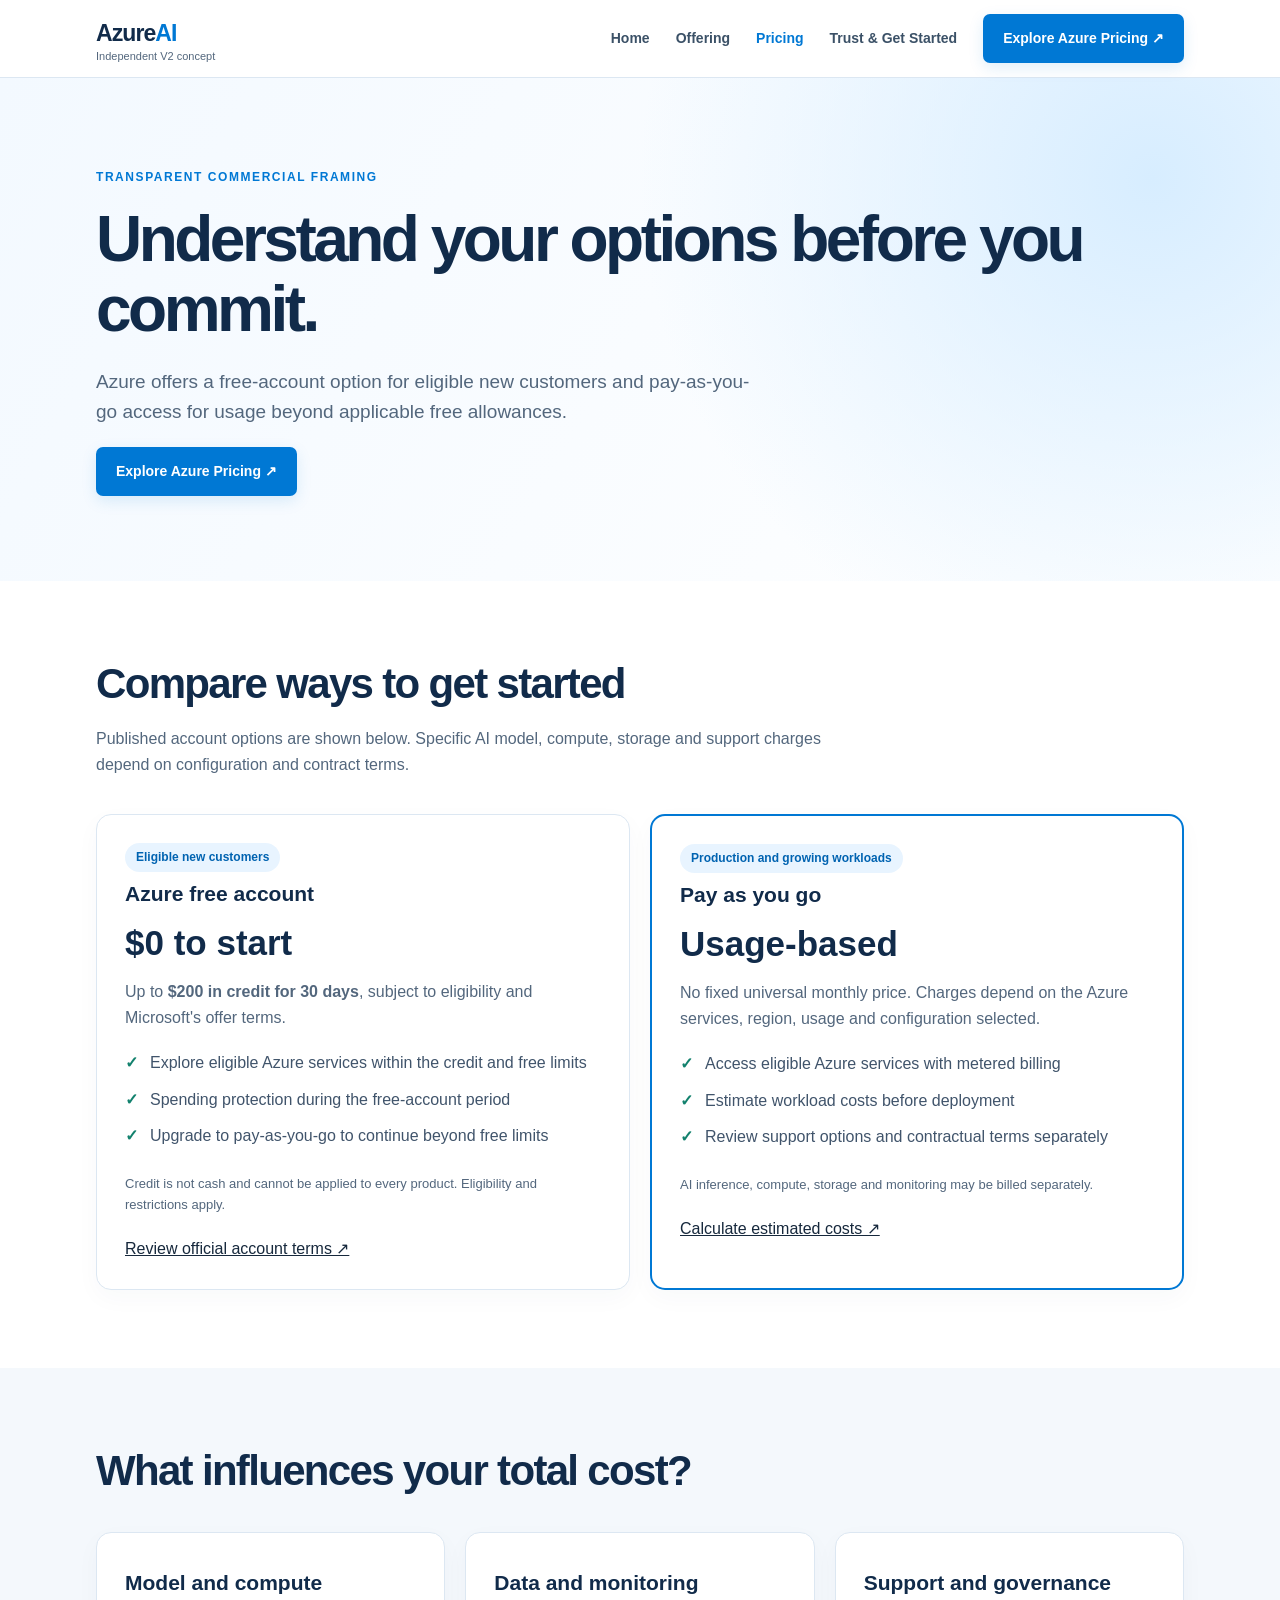
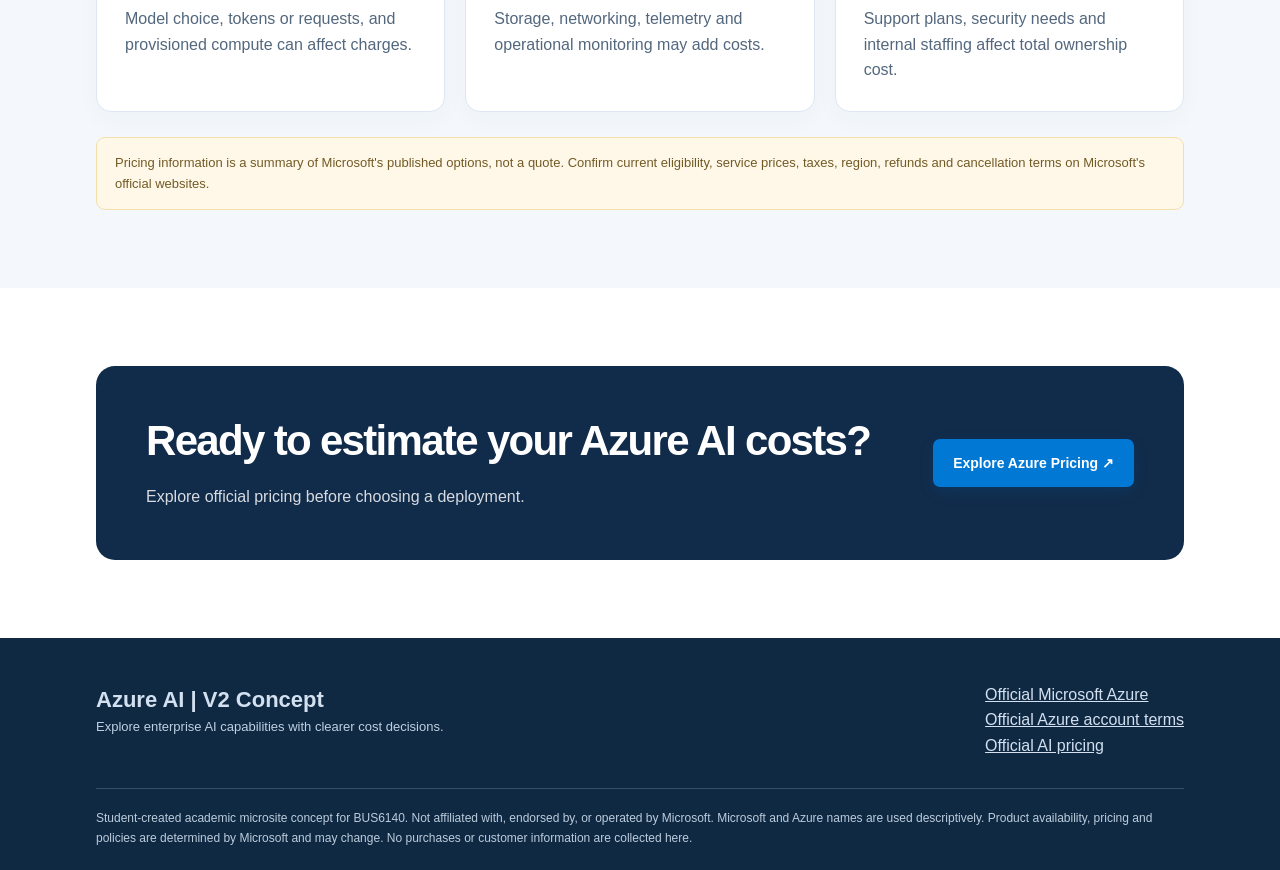
==== pricing.html @ 4e77f93f "Add files via upload" ====
<!doctype html><html lang="en"><head><meta charset="utf-8"><meta name="viewport" content="width=device-width,initial-scale=1"><meta name="description" content="Compare Azure free account and pay-as-you-go pricing."><title>Pricing | Azure AI V2 Concept</title><link rel="stylesheet" href="styles.css"></head><body><header><div class="wrap top"><a class="brand" href="index.html">Azure<b>AI</b><small>Independent V2 concept</small></a><button class="menu-btn" aria-label="Toggle navigation" aria-expanded="false">☰</button><nav class="nav" aria-label="Primary navigation"><a href="index.html" >Home</a><a href="solutions.html" >Offering</a><a href="pricing.html" aria-current=page>Pricing</a><a href="trust.html" >Trust & Get Started</a><a class="btn" href="https://azure.microsoft.com/en-us/pricing/calculator/" target="_blank" rel="noopener noreferrer">Explore Azure Pricing ↗</a></nav></div></header><main><section class="hero"><div class="wrap"><div class="eyebrow">Transparent commercial framing</div><h1>Understand your options before you commit.</h1><p class="lead">Azure offers a free-account option for eligible new customers and pay-as-you-go access for usage beyond applicable free allowances.</p><a class="btn" href="https://azure.microsoft.com/en-us/pricing/calculator/" target="_blank" rel="noopener noreferrer">Explore Azure Pricing ↗</a></div></section><section class="section"><div class="wrap"><div class="section-heading"><h2>Compare ways to get started</h2><p>Published account options are shown below. Specific AI model, compute, storage and support charges depend on configuration and contract terms.</p></div><div class="grid2"><article class="card"><span class="tag">Eligible new customers</span><h3>Azure free account</h3><div class="price">$0 to start</div><p>Up to <strong>$200 in credit for 30 days</strong>, subject to eligibility and Microsoft's offer terms.</p><ul class="checklist"><li>Explore eligible Azure services within the credit and free limits</li><li>Spending protection during the free-account period</li><li>Upgrade to pay-as-you-go to continue beyond free limits</li></ul><p class="small">Credit is not cash and cannot be applied to every product. Eligibility and restrictions apply.</p><a href="https://azure.microsoft.com/en-us/pricing/purchase-options/azure-account" target="_blank" rel="noopener noreferrer">Review official account terms ↗</a></article><article class="card highlight"><span class="tag">Production and growing workloads</span><h3>Pay as you go</h3><div class="price">Usage-based</div><p>No fixed universal monthly price. Charges depend on the Azure services, region, usage and configuration selected.</p><ul class="checklist"><li>Access eligible Azure services with metered billing</li><li>Estimate workload costs before deployment</li><li>Review support options and contractual terms separately</li></ul><p class="small">AI inference, compute, storage and monitoring may be billed separately.</p><a href="https://azure.microsoft.com/en-us/pricing/calculator/" target="_blank" rel="noopener noreferrer">Calculate estimated costs ↗</a></article></div></div></section><section class="section soft"><div class="wrap"><div class="section-heading"><h2>What influences your total cost?</h2></div><div class="grid3"><div class="card"><h3>Model and compute</h3><p>Model choice, tokens or requests, and provisioned compute can affect charges.</p></div><div class="card"><h3>Data and monitoring</h3><p>Storage, networking, telemetry and operational monitoring may add costs.</p></div><div class="card"><h3>Support and governance</h3><p>Support plans, security needs and internal staffing affect total ownership cost.</p></div></div><div class="disclosure" style="margin-top:25px">Pricing information is a summary of Microsoft's published options, not a quote. Confirm current eligibility, service prices, taxes, region, refunds and cancellation terms on Microsoft's official websites.</div></div></section><section class="section"><div class="wrap"><div class="banner"><div><h2>Ready to estimate your Azure AI costs?</h2><p>Explore official pricing before choosing a deployment.</p></div><a class="btn" href="https://azure.microsoft.com/en-us/pricing/calculator/" target="_blank" rel="noopener noreferrer">Explore Azure Pricing ↗</a></div></div></section></main><footer class="foot"><div class="wrap"><div class="foot-grid"><div><div style="font-size:22px;font-weight:800">Azure AI | V2 Concept</div><p>Explore enterprise AI capabilities with clearer cost decisions.</p></div><div><a href="https://azure.microsoft.com/en-us/" target="_blank" rel="noopener noreferrer">Official Microsoft Azure</a><br><a href="https://azure.microsoft.com/en-us/pricing/purchase-options/azure-account" target="_blank" rel="noopener noreferrer">Official Azure account terms</a><br><a href="https://azure.microsoft.com/en-us/pricing/details/microsoft-foundry/" target="_blank" rel="noopener noreferrer">Official AI pricing</a></div></div><div class="fine">Student-created academic microsite concept for BUS6140. Not affiliated with, endorsed by, or operated by Microsoft. Microsoft and Azure names are used descriptively. Product availability, pricing and policies are determined by Microsoft and may change. No purchases or customer information are collected here.</div></div></footer><script src="script.js"></script></body></html>
---- styles.css ----
:root{--blue:#0078d4;--navy:#112b4a;--ink:#16283c;--muted:#53677d;--bg:#f4f8fc;--line:#dce7f2;--white:#fff}*{box-sizing:border-box}html{scroll-behavior:smooth}body{margin:0;font-family:Segoe UI,Arial,sans-serif;color:var(--ink);background:white;line-height:1.6}a{color:inherit}header{position:sticky;top:0;z-index:10;background:rgba(255,255,255,.96);border-bottom:1px solid var(--line);backdrop-filter:blur(10px)}.wrap{max-width:1140px;margin:auto;padding:0 26px}.top{display:flex;align-items:center;justify-content:space-between;min-height:77px;gap:24px}.brand{font-weight:750;letter-spacing:-.04em;font-size:23px;text-decoration:none;color:var(--navy)}.brand b{color:var(--blue)}.brand small{font-weight:500;letter-spacing:0;font-size:11px;color:var(--muted);display:block;line-height:1}.nav{display:flex;align-items:center;gap:26px}.nav a{text-decoration:none;font-size:14px;font-weight:600;color:#3b5167}.nav a[aria-current=page]{color:var(--blue)}.btn{display:inline-flex;align-items:center;justify-content:center;background:var(--blue);color:white!important;text-decoration:none;padding:13px 20px;border-radius:7px;font-weight:700;font-size:14px;box-shadow:0 5px 15px #0078d421;transition:transform .15s,background .15s}.btn:hover{background:#005fa8;transform:translateY(-1px)}.btn.alt{background:white;color:var(--blue)!important;border:1px solid #b9d7f0;box-shadow:none}.hero{background:radial-gradient(circle at 90% 20%,#d7edff 0,transparent 42%),linear-gradient(120deg,#f3f9ff,#fff);padding:90px 0 85px}.hero-grid{display:grid;grid-template-columns:1.2fr .8fr;gap:50px;align-items:center}.eyebrow{color:var(--blue);font-size:12px;font-weight:800;letter-spacing:.13em;text-transform:uppercase}h1{font-size:clamp(38px,5vw,64px);line-height:1.09;letter-spacing:-.055em;margin:18px 0 22px;color:var(--navy)}h2{font-size:clamp(28px,3.3vw,42px);line-height:1.18;letter-spacing:-.04em;color:var(--navy);margin:0 0 18px}h3{font-size:21px;line-height:1.3;color:var(--navy);margin:8px 0 10px}p{margin:0 0 20px;color:var(--muted)}.lead{font-size:19px;max-width:660px}.actions{display:flex;gap:12px;flex-wrap:wrap;margin-top:26px}.visual{background:#102f56;color:white;border-radius:20px;padding:28px;box-shadow:0 28px 65px #123b6b2b;position:relative;overflow:hidden;min-height:340px}.visual:before{content:'';position:absolute;width:280px;height:280px;border:1px solid #5c9ddd66;border-radius:50%;right:-80px;top:-110px;box-shadow:0 0 0 40px #3889d315,0 0 0 80px #3889d310}.visual .vhead{font-size:13px;opacity:.8}.metric{font-size:36px;font-weight:750;letter-spacing:-.04em;margin-top:26px}.meter{height:12px;background:#31557c;border-radius:20px;margin:12px 0 22px;overflow:hidden}.meter span{display:block;width:68%;height:100%;background:linear-gradient(90deg,#48baff,#7fe2d6)}.tile-row{display:grid;grid-template-columns:1fr 1fr;gap:12px}.tile{background:#ffffff14;border:1px solid #ffffff20;padding:15px;border-radius:12px;font-size:13px}.tile strong{display:block;font-size:19px}.section{padding:78px 0}.section.soft{background:var(--bg)}.section-heading{max-width:750px;margin-bottom:36px}.grid3{display:grid;grid-template-columns:repeat(3,1fr);gap:20px}.grid2{display:grid;grid-template-columns:repeat(2,1fr);gap:20px}.card{background:#fff;border:1px solid var(--line);border-radius:15px;padding:28px;box-shadow:0 8px 25px #173a5b08}.card .icon{width:42px;height:42px;border-radius:11px;background:#e8f4ff;color:var(--blue);display:grid;place-items:center;font-size:22px;font-weight:700}.card p:last-child{margin-bottom:0}.tag{display:inline-block;border-radius:30px;padding:5px 11px;background:#e8f4ff;color:#0063b1;font-size:12px;font-weight:700}.step{display:flex;gap:17px;align-items:flex-start;padding:18px 0;border-bottom:1px solid var(--line)}.step .num{flex:0 0 34px;height:34px;border-radius:50%;background:#e8f4ff;color:var(--blue);display:grid;place-items:center;font-weight:800}.step p{margin:3px 0 0}.price{font-size:35px;font-weight:800;color:var(--navy);line-height:1.2;margin:15px 0}.small{font-size:13px}.checklist{padding:0;margin:16px 0 25px;list-style:none}.checklist li{margin:11px 0;padding-left:25px;position:relative;color:#40546b}.checklist li:before{content:'✓';position:absolute;left:0;color:#12816d;font-weight:800}.highlight{border:2px solid var(--blue);position:relative}.banner{background:var(--navy);color:white;padding:50px;border-radius:19px;display:flex;align-items:center;justify-content:space-between;gap:25px}.banner h2,.banner p{color:white}.banner p{opacity:.83;margin:0}.disclosure{background:#fff8e8;border:1px solid #f4dfab;padding:15px 18px;border-radius:9px;font-size:13px;color:#725a25}.faq details{border-bottom:1px solid var(--line);padding:20px 0}.faq summary{font-weight:700;cursor:pointer;color:var(--navy)}.faq p{padding-top:12px;margin:0}.foot{background:#102943;color:#d2e0ef;padding:44px 0 22px}.foot a{color:#d2e0ef}.foot-grid{display:flex;justify-content:space-between;gap:25px}.foot p{color:#bed0e2;font-size:13px}.fine{border-top:1px solid #ffffff2c;padding-top:20px;margin-top:30px;font-size:12px;color:#bbccdc}.menu-btn{display:none;background:none;border:0;font-size:24px;color:var(--navy)}@media(max-width:820px){.hero-grid,.grid3,.grid2{grid-template-columns:1fr}.hero{padding:65px 0}.visual{min-height:280px}.nav{gap:12px}.nav a{font-size:12px}.nav .btn{padding:10px}.banner{display:block;padding:32px}.banner .btn{margin-top:22px}}@media(max-width:600px){.top{flex-wrap:wrap;min-height:70px}.menu-btn{display:block}.nav{display:none;width:100%;flex-direction:column;align-items:stretch;padding-bottom:18px}.nav.open{display:flex}.nav a{font-size:15px}.section{padding:55px 0}.wrap{padding:0 19px}.foot-grid{display:block}}
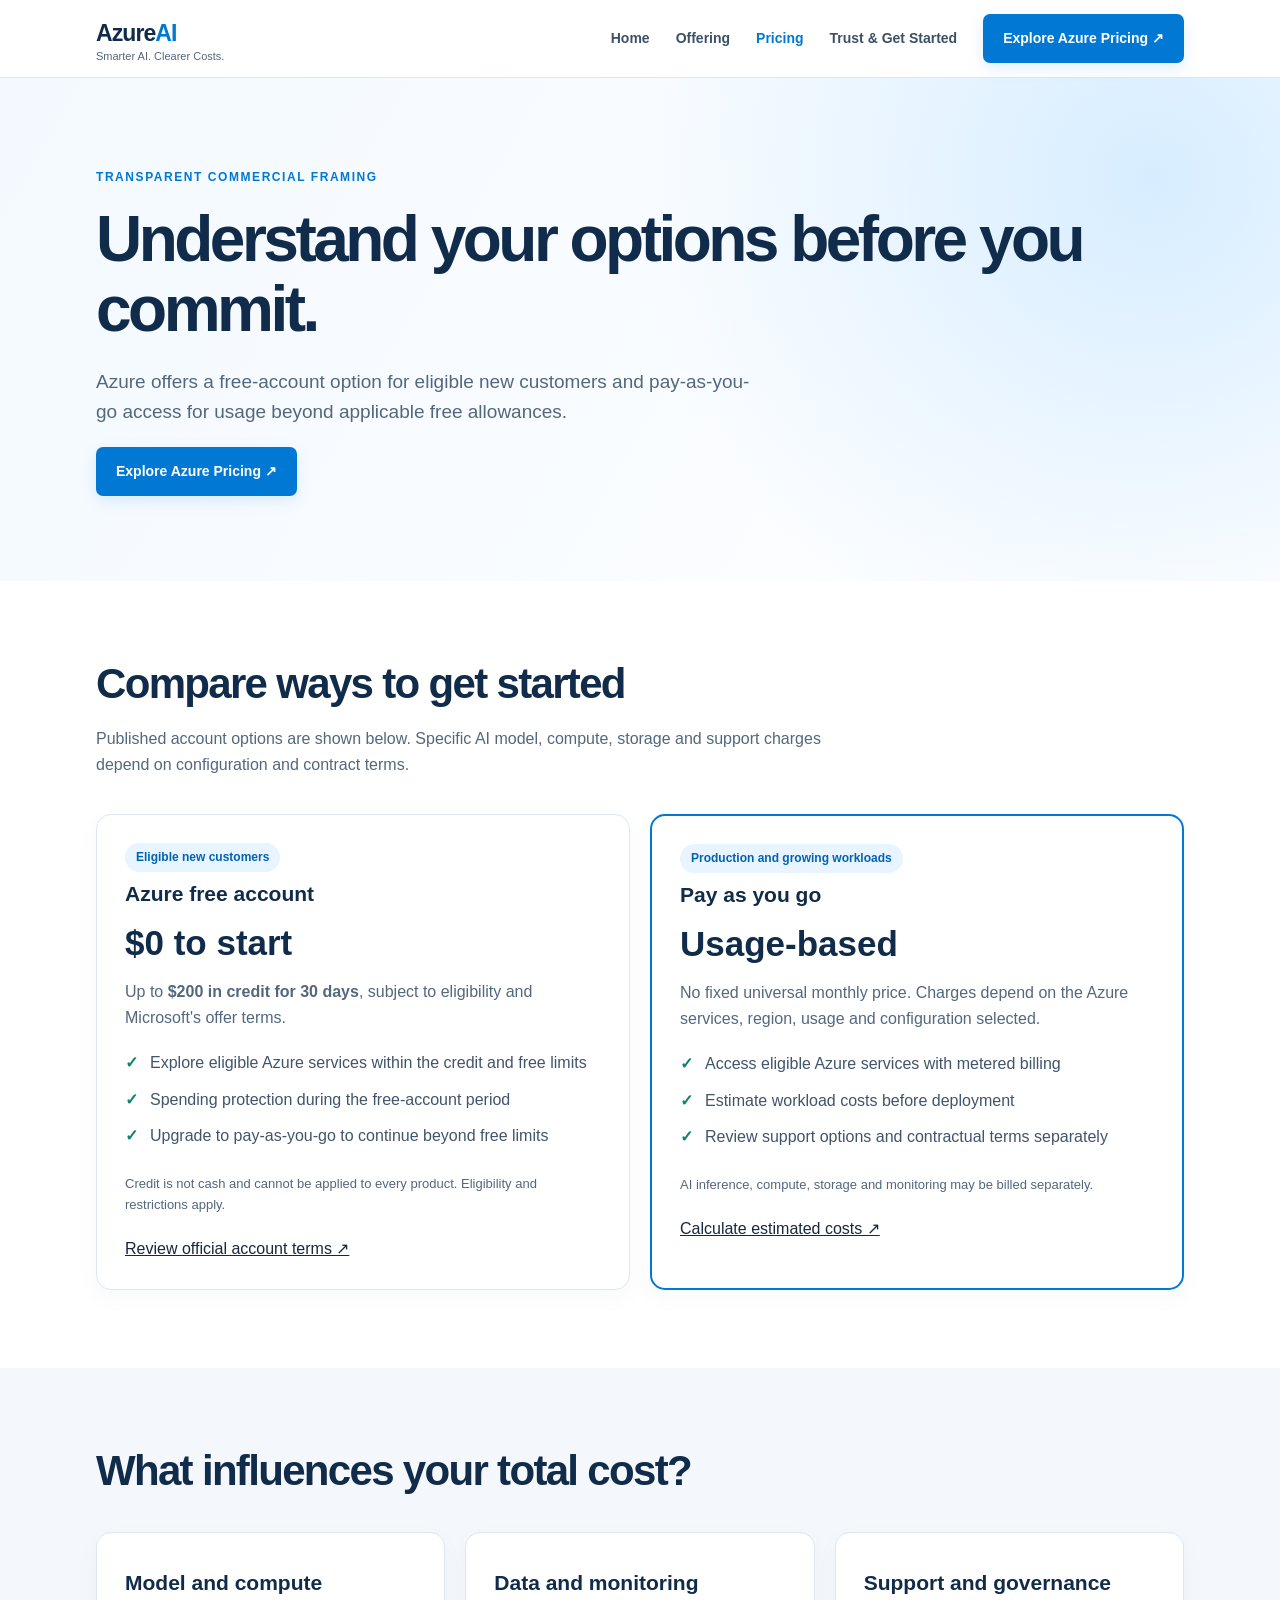
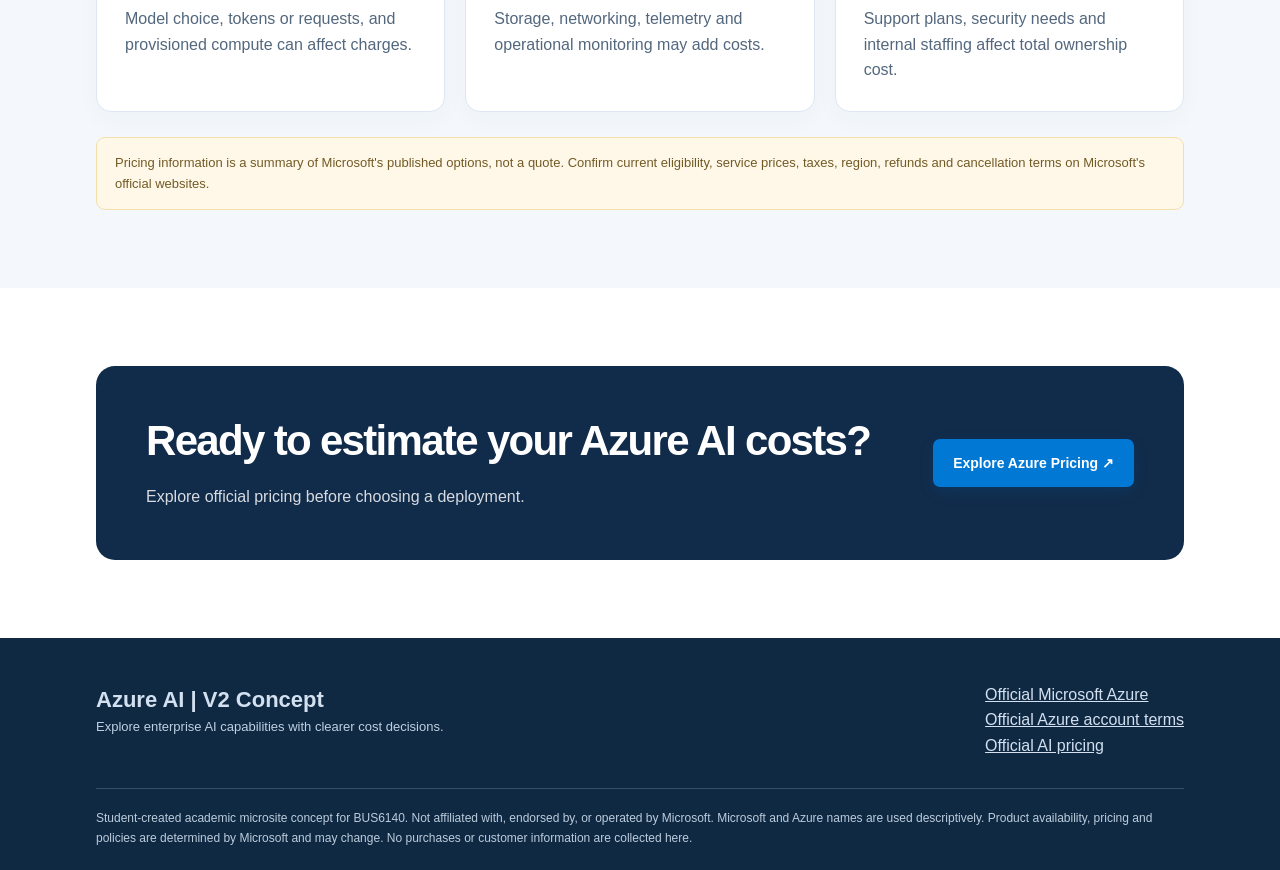
==== commit 51fc83b5: "pricing.html" ====
--- a/pricing.html
+++ b/pricing.html
@@ -1 +1 @@
-<!doctype html><html lang="en"><head><meta charset="utf-8"><meta name="viewport" content="width=device-width,initial-scale=1"><meta name="description" content="Compare Azure free account and pay-as-you-go pricing."><title>Pricing | Azure AI V2 Concept</title><link rel="stylesheet" href="styles.css"></head><body><header><div class="wrap top"><a class="brand" href="index.html">Azure<b>AI</b><small>Independent V2 concept</small></a><button class="menu-btn" aria-label="Toggle navigation" aria-expanded="false">☰</button><nav class="nav" aria-label="Primary navigation"><a href="index.html" >Home</a><a href="solutions.html" >Offering</a><a href="pricing.html" aria-current=page>Pricing</a><a href="trust.html" >Trust & Get Started</a><a class="btn" href="https://azure.microsoft.com/en-us/pricing/calculator/" target="_blank" rel="noopener noreferrer">Explore Azure Pricing ↗</a></nav></div></header><main><section class="hero"><div class="wrap"><div class="eyebrow">Transparent commercial framing</div><h1>Understand your options before you commit.</h1><p class="lead">Azure offers a free-account option for eligible new customers and pay-as-you-go access for usage beyond applicable free allowances.</p><a class="btn" href="https://azure.microsoft.com/en-us/pricing/calculator/" target="_blank" rel="noopener noreferrer">Explore Azure Pricing ↗</a></div></section><section class="section"><div class="wrap"><div class="section-heading"><h2>Compare ways to get started</h2><p>Published account options are shown below. Specific AI model, compute, storage and support charges depend on configuration and contract terms.</p></div><div class="grid2"><article class="card"><span class="tag">Eligible new customers</span><h3>Azure free account</h3><div class="price">$0 to start</div><p>Up to <strong>$200 in credit for 30 days</strong>, subject to eligibility and Microsoft's offer terms.</p><ul class="checklist"><li>Explore eligible Azure services within the credit and free limits</li><li>Spending protection during the free-account period</li><li>Upgrade to pay-as-you-go to continue beyond free limits</li></ul><p class="small">Credit is not cash and cannot be applied to every product. Eligibility and restrictions apply.</p><a href="https://azure.microsoft.com/en-us/pricing/purchase-options/azure-account" target="_blank" rel="noopener noreferrer">Review official account terms ↗</a></article><article class="card highlight"><span class="tag">Production and growing workloads</span><h3>Pay as you go</h3><div class="price">Usage-based</div><p>No fixed universal monthly price. Charges depend on the Azure services, region, usage and configuration selected.</p><ul class="checklist"><li>Access eligible Azure services with metered billing</li><li>Estimate workload costs before deployment</li><li>Review support options and contractual terms separately</li></ul><p class="small">AI inference, compute, storage and monitoring may be billed separately.</p><a href="https://azure.microsoft.com/en-us/pricing/calculator/" target="_blank" rel="noopener noreferrer">Calculate estimated costs ↗</a></article></div></div></section><section class="section soft"><div class="wrap"><div class="section-heading"><h2>What influences your total cost?</h2></div><div class="grid3"><div class="card"><h3>Model and compute</h3><p>Model choice, tokens or requests, and provisioned compute can affect charges.</p></div><div class="card"><h3>Data and monitoring</h3><p>Storage, networking, telemetry and operational monitoring may add costs.</p></div><div class="card"><h3>Support and governance</h3><p>Support plans, security needs and internal staffing affect total ownership cost.</p></div></div><div class="disclosure" style="margin-top:25px">Pricing information is a summary of Microsoft's published options, not a quote. Confirm current eligibility, service prices, taxes, region, refunds and cancellation terms on Microsoft's official websites.</div></div></section><section class="section"><div class="wrap"><div class="banner"><div><h2>Ready to estimate your Azure AI costs?</h2><p>Explore official pricing before choosing a deployment.</p></div><a class="btn" href="https://azure.microsoft.com/en-us/pricing/calculator/" target="_blank" rel="noopener noreferrer">Explore Azure Pricing ↗</a></div></div></section></main><footer class="foot"><div class="wrap"><div class="foot-grid"><div><div style="font-size:22px;font-weight:800">Azure AI | V2 Concept</div><p>Explore enterprise AI capabilities with clearer cost decisions.</p></div><div><a href="https://azure.microsoft.com/en-us/" target="_blank" rel="noopener noreferrer">Official Microsoft Azure</a><br><a href="https://azure.microsoft.com/en-us/pricing/purchase-options/azure-account" target="_blank" rel="noopener noreferrer">Official Azure account terms</a><br><a href="https://azure.microsoft.com/en-us/pricing/details/microsoft-foundry/" target="_blank" rel="noopener noreferrer">Official AI pricing</a></div></div><div class="fine">Student-created academic microsite concept for BUS6140. Not affiliated with, endorsed by, or operated by Microsoft. Microsoft and Azure names are used descriptively. Product availability, pricing and policies are determined by Microsoft and may change. No purchases or customer information are collected here.</div></div></footer><script src="script.js"></script></body></html>+<!doctype html><html lang="en"><head><meta charset="utf-8"><meta name="viewport" content="width=device-width,initial-scale=1"><meta name="description" content="Compare Azure free account and pay-as-you-go pricing."><title>Pricing | Azure AI V2 Concept</title><link rel="stylesheet" href="styles.css"></head><body><header><div class="wrap top"><a class="brand" href="index.html">Azure<b>AI</b><small>Smarter AI. Clearer Costs.</small></a><button class="menu-btn" aria-label="Toggle navigation" aria-expanded="false">☰</button><nav class="nav" aria-label="Primary navigation"><a href="index.html" >Home</a><a href="solutions.html" >Offering</a><a href="pricing.html" aria-current=page>Pricing</a><a href="trust.html" >Trust & Get Started</a><a class="btn" href="https://azure.microsoft.com/en-us/pricing/calculator/" target="_blank" rel="noopener noreferrer">Explore Azure Pricing ↗</a></nav></div></header><main><section class="hero"><div class="wrap"><div class="eyebrow">Transparent commercial framing</div><h1>Understand your options before you commit.</h1><p class="lead">Azure offers a free-account option for eligible new customers and pay-as-you-go access for usage beyond applicable free allowances.</p><a class="btn" href="https://azure.microsoft.com/en-us/pricing/calculator/" target="_blank" rel="noopener noreferrer">Explore Azure Pricing ↗</a></div></section><section class="section"><div class="wrap"><div class="section-heading"><h2>Compare ways to get started</h2><p>Published account options are shown below. Specific AI model, compute, storage and support charges depend on configuration and contract terms.</p></div><div class="grid2"><article class="card"><span class="tag">Eligible new customers</span><h3>Azure free account</h3><div class="price">$0 to start</div><p>Up to <strong>$200 in credit for 30 days</strong>, subject to eligibility and Microsoft's offer terms.</p><ul class="checklist"><li>Explore eligible Azure services within the credit and free limits</li><li>Spending protection during the free-account period</li><li>Upgrade to pay-as-you-go to continue beyond free limits</li></ul><p class="small">Credit is not cash and cannot be applied to every product. Eligibility and restrictions apply.</p><a href="https://azure.microsoft.com/en-us/pricing/purchase-options/azure-account" target="_blank" rel="noopener noreferrer">Review official account terms ↗</a></article><article class="card highlight"><span class="tag">Production and growing workloads</span><h3>Pay as you go</h3><div class="price">Usage-based</div><p>No fixed universal monthly price. Charges depend on the Azure services, region, usage and configuration selected.</p><ul class="checklist"><li>Access eligible Azure services with metered billing</li><li>Estimate workload costs before deployment</li><li>Review support options and contractual terms separately</li></ul><p class="small">AI inference, compute, storage and monitoring may be billed separately.</p><a href="https://azure.microsoft.com/en-us/pricing/calculator/" target="_blank" rel="noopener noreferrer">Calculate estimated costs ↗</a></article></div></div></section><section class="section soft"><div class="wrap"><div class="section-heading"><h2>What influences your total cost?</h2></div><div class="grid3"><div class="card"><h3>Model and compute</h3><p>Model choice, tokens or requests, and provisioned compute can affect charges.</p></div><div class="card"><h3>Data and monitoring</h3><p>Storage, networking, telemetry and operational monitoring may add costs.</p></div><div class="card"><h3>Support and governance</h3><p>Support plans, security needs and internal staffing affect total ownership cost.</p></div></div><div class="disclosure" style="margin-top:25px">Pricing information is a summary of Microsoft's published options, not a quote. Confirm current eligibility, service prices, taxes, region, refunds and cancellation terms on Microsoft's official websites.</div></div></section><section class="section"><div class="wrap"><div class="banner"><div><h2>Ready to estimate your Azure AI costs?</h2><p>Explore official pricing before choosing a deployment.</p></div><a class="btn" href="https://azure.microsoft.com/en-us/pricing/calculator/" target="_blank" rel="noopener noreferrer">Explore Azure Pricing ↗</a></div></div></section></main><footer class="foot"><div class="wrap"><div class="foot-grid"><div><div style="font-size:22px;font-weight:800">Azure AI | V2 Concept</div><p>Explore enterprise AI capabilities with clearer cost decisions.</p></div><div><a href="https://azure.microsoft.com/en-us/" target="_blank" rel="noopener noreferrer">Official Microsoft Azure</a><br><a href="https://azure.microsoft.com/en-us/pricing/purchase-options/azure-account" target="_blank" rel="noopener noreferrer">Official Azure account terms</a><br><a href="https://azure.microsoft.com/en-us/pricing/details/microsoft-foundry/" target="_blank" rel="noopener noreferrer">Official AI pricing</a></div></div><div class="fine">Student-created academic microsite concept for BUS6140. Not affiliated with, endorsed by, or operated by Microsoft. Microsoft and Azure names are used descriptively. Product availability, pricing and policies are determined by Microsoft and may change. No purchases or customer information are collected here.</div></div></footer><script src="script.js"></script></body></html>
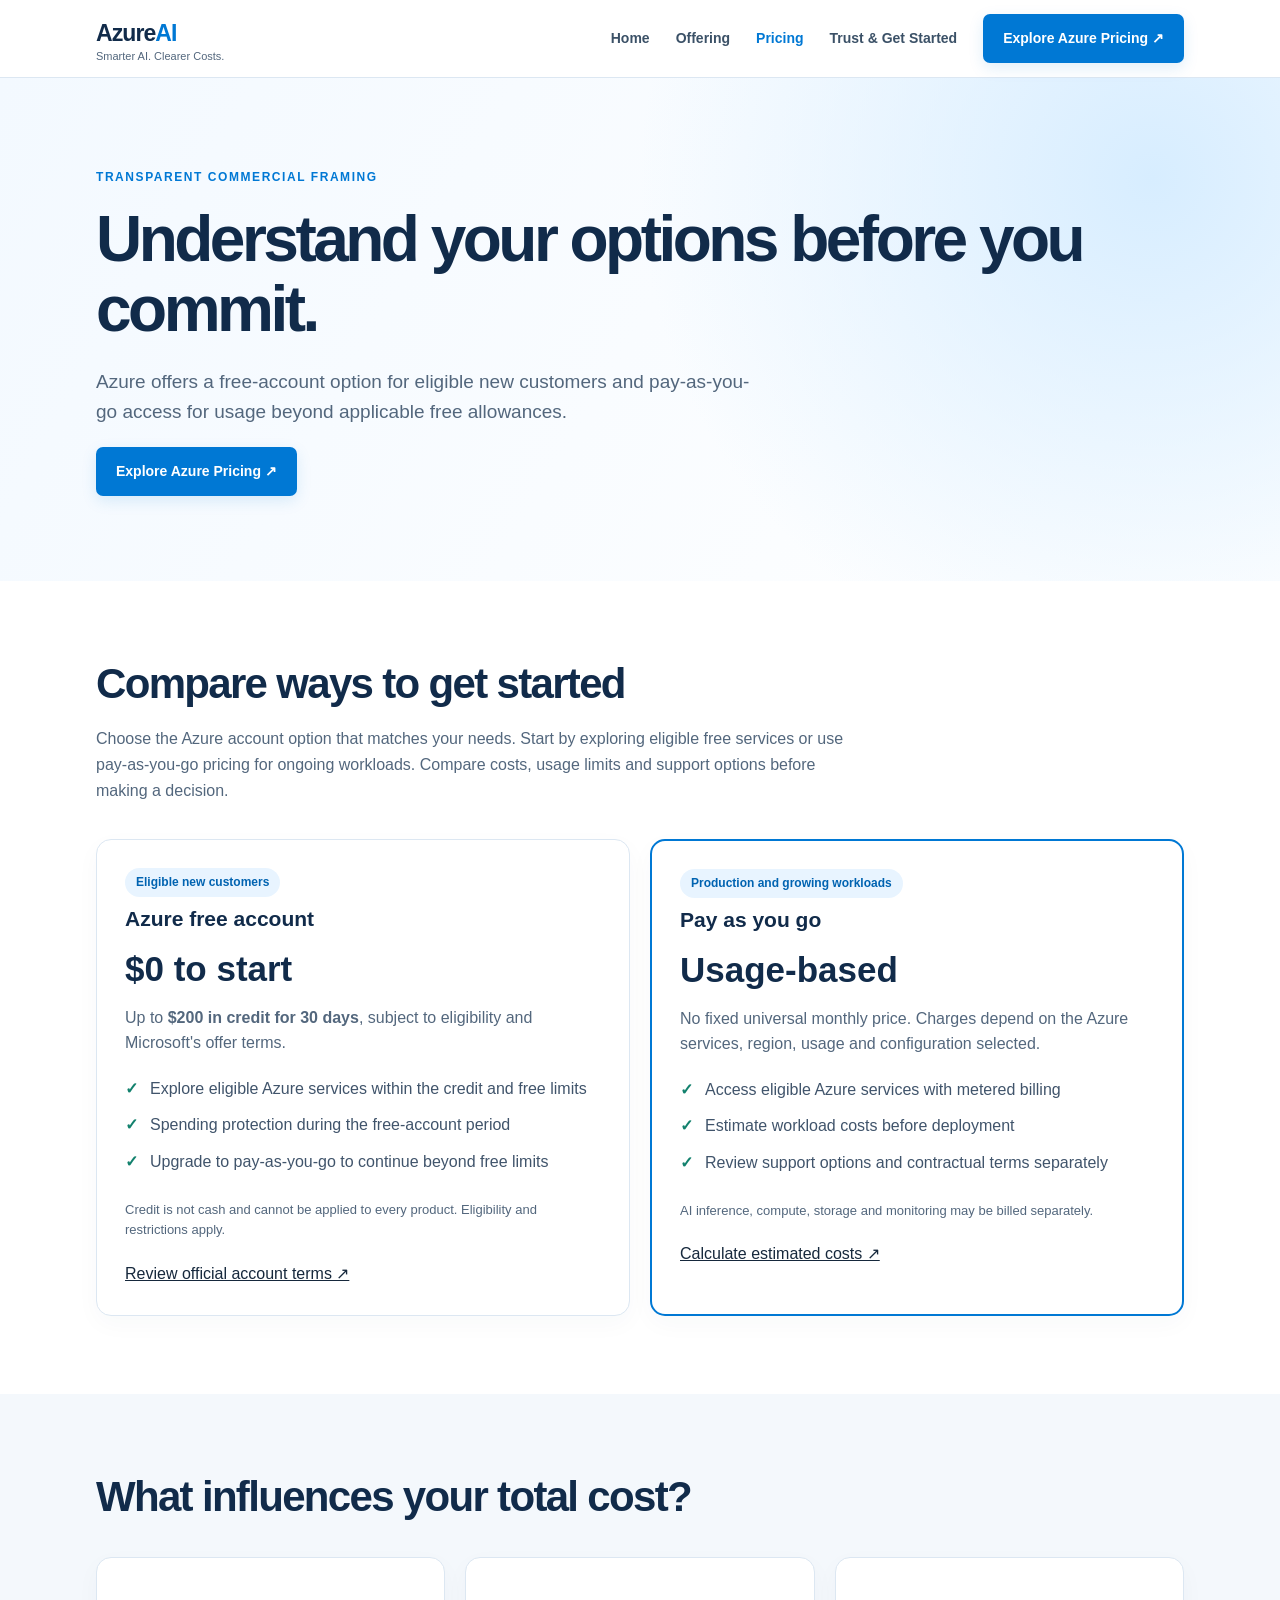
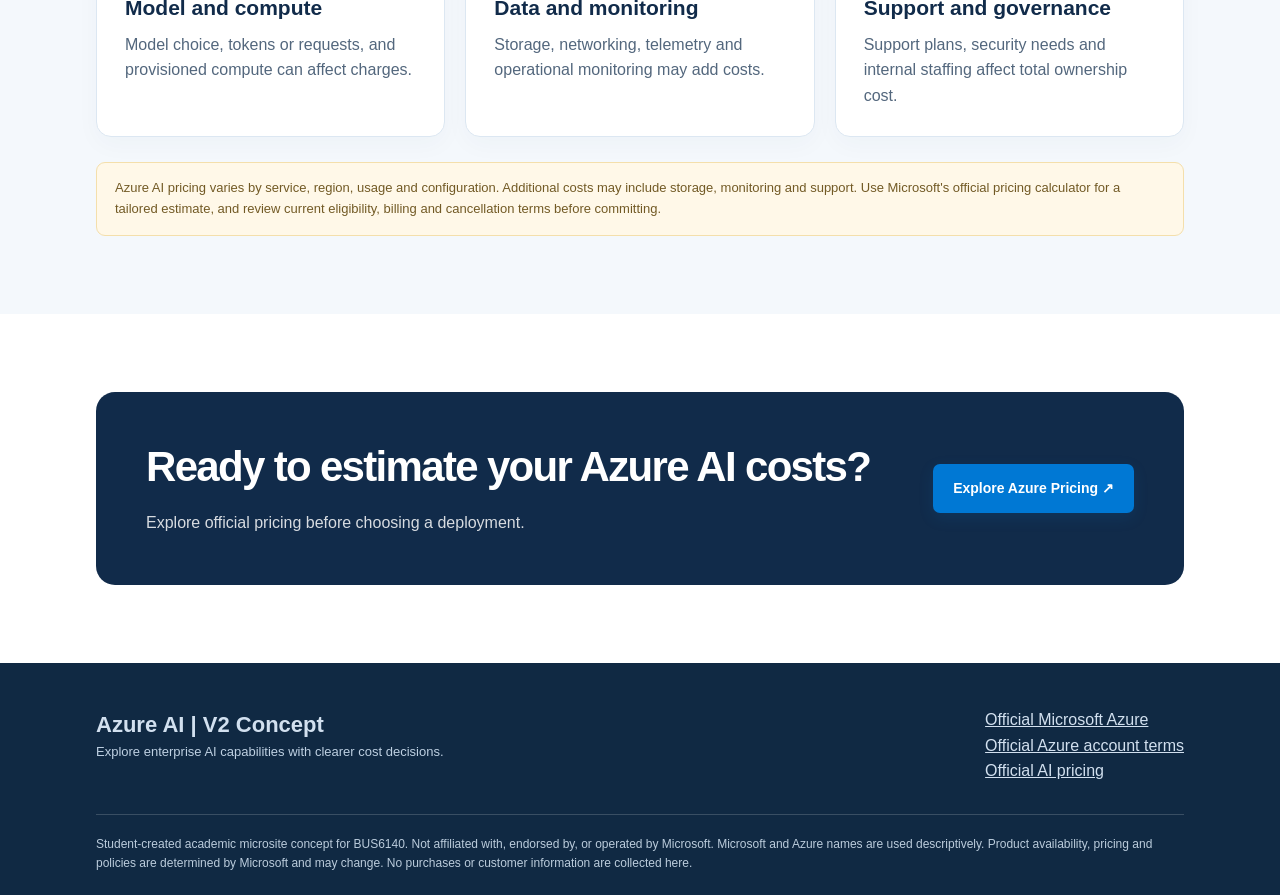
==== commit 4a92e733: "pricing.html" ====
--- a/pricing.html
+++ b/pricing.html
@@ -1 +1 @@
-<!doctype html><html lang="en"><head><meta charset="utf-8"><meta name="viewport" content="width=device-width,initial-scale=1"><meta name="description" content="Compare Azure free account and pay-as-you-go pricing."><title>Pricing | Azure AI V2 Concept</title><link rel="stylesheet" href="styles.css"></head><body><header><div class="wrap top"><a class="brand" href="index.html">Azure<b>AI</b><small>Smarter AI. Clearer Costs.</small></a><button class="menu-btn" aria-label="Toggle navigation" aria-expanded="false">☰</button><nav class="nav" aria-label="Primary navigation"><a href="index.html" >Home</a><a href="solutions.html" >Offering</a><a href="pricing.html" aria-current=page>Pricing</a><a href="trust.html" >Trust & Get Started</a><a class="btn" href="https://azure.microsoft.com/en-us/pricing/calculator/" target="_blank" rel="noopener noreferrer">Explore Azure Pricing ↗</a></nav></div></header><main><section class="hero"><div class="wrap"><div class="eyebrow">Transparent commercial framing</div><h1>Understand your options before you commit.</h1><p class="lead">Azure offers a free-account option for eligible new customers and pay-as-you-go access for usage beyond applicable free allowances.</p><a class="btn" href="https://azure.microsoft.com/en-us/pricing/calculator/" target="_blank" rel="noopener noreferrer">Explore Azure Pricing ↗</a></div></section><section class="section"><div class="wrap"><div class="section-heading"><h2>Compare ways to get started</h2><p>Published account options are shown below. Specific AI model, compute, storage and support charges depend on configuration and contract terms.</p></div><div class="grid2"><article class="card"><span class="tag">Eligible new customers</span><h3>Azure free account</h3><div class="price">$0 to start</div><p>Up to <strong>$200 in credit for 30 days</strong>, subject to eligibility and Microsoft's offer terms.</p><ul class="checklist"><li>Explore eligible Azure services within the credit and free limits</li><li>Spending protection during the free-account period</li><li>Upgrade to pay-as-you-go to continue beyond free limits</li></ul><p class="small">Credit is not cash and cannot be applied to every product. Eligibility and restrictions apply.</p><a href="https://azure.microsoft.com/en-us/pricing/purchase-options/azure-account" target="_blank" rel="noopener noreferrer">Review official account terms ↗</a></article><article class="card highlight"><span class="tag">Production and growing workloads</span><h3>Pay as you go</h3><div class="price">Usage-based</div><p>No fixed universal monthly price. Charges depend on the Azure services, region, usage and configuration selected.</p><ul class="checklist"><li>Access eligible Azure services with metered billing</li><li>Estimate workload costs before deployment</li><li>Review support options and contractual terms separately</li></ul><p class="small">AI inference, compute, storage and monitoring may be billed separately.</p><a href="https://azure.microsoft.com/en-us/pricing/calculator/" target="_blank" rel="noopener noreferrer">Calculate estimated costs ↗</a></article></div></div></section><section class="section soft"><div class="wrap"><div class="section-heading"><h2>What influences your total cost?</h2></div><div class="grid3"><div class="card"><h3>Model and compute</h3><p>Model choice, tokens or requests, and provisioned compute can affect charges.</p></div><div class="card"><h3>Data and monitoring</h3><p>Storage, networking, telemetry and operational monitoring may add costs.</p></div><div class="card"><h3>Support and governance</h3><p>Support plans, security needs and internal staffing affect total ownership cost.</p></div></div><div class="disclosure" style="margin-top:25px">Pricing information is a summary of Microsoft's published options, not a quote. Confirm current eligibility, service prices, taxes, region, refunds and cancellation terms on Microsoft's official websites.</div></div></section><section class="section"><div class="wrap"><div class="banner"><div><h2>Ready to estimate your Azure AI costs?</h2><p>Explore official pricing before choosing a deployment.</p></div><a class="btn" href="https://azure.microsoft.com/en-us/pricing/calculator/" target="_blank" rel="noopener noreferrer">Explore Azure Pricing ↗</a></div></div></section></main><footer class="foot"><div class="wrap"><div class="foot-grid"><div><div style="font-size:22px;font-weight:800">Azure AI | V2 Concept</div><p>Explore enterprise AI capabilities with clearer cost decisions.</p></div><div><a href="https://azure.microsoft.com/en-us/" target="_blank" rel="noopener noreferrer">Official Microsoft Azure</a><br><a href="https://azure.microsoft.com/en-us/pricing/purchase-options/azure-account" target="_blank" rel="noopener noreferrer">Official Azure account terms</a><br><a href="https://azure.microsoft.com/en-us/pricing/details/microsoft-foundry/" target="_blank" rel="noopener noreferrer">Official AI pricing</a></div></div><div class="fine">Student-created academic microsite concept for BUS6140. Not affiliated with, endorsed by, or operated by Microsoft. Microsoft and Azure names are used descriptively. Product availability, pricing and policies are determined by Microsoft and may change. No purchases or customer information are collected here.</div></div></footer><script src="script.js"></script></body></html>
+<!doctype html><html lang="en"><head><meta charset="utf-8"><meta name="viewport" content="width=device-width,initial-scale=1"><meta name="description" content="Compare Azure free account and pay-as-you-go pricing."><title>Pricing | Azure AI V2 Concept</title><link rel="stylesheet" href="styles.css"></head><body><header><div class="wrap top"><a class="brand" href="index.html">Azure<b>AI</b><small>Smarter AI. Clearer Costs.</small></a><button class="menu-btn" aria-label="Toggle navigation" aria-expanded="false">☰</button><nav class="nav" aria-label="Primary navigation"><a href="index.html" >Home</a><a href="solutions.html" >Offering</a><a href="pricing.html" aria-current=page>Pricing</a><a href="trust.html" >Trust & Get Started</a><a class="btn" href="https://azure.microsoft.com/en-us/pricing/calculator/" target="_blank" rel="noopener noreferrer">Explore Azure Pricing ↗</a></nav></div></header><main><section class="hero"><div class="wrap"><div class="eyebrow">Transparent commercial framing</div><h1>Understand your options before you commit.</h1><p class="lead">Azure offers a free-account option for eligible new customers and pay-as-you-go access for usage beyond applicable free allowances.</p><a class="btn" href="https://azure.microsoft.com/en-us/pricing/calculator/" target="_blank" rel="noopener noreferrer">Explore Azure Pricing ↗</a></div></section><section class="section"><div class="wrap"><div class="section-heading"><h2>Compare ways to get started</h2><p>Choose the Azure account option that matches your needs. Start by exploring eligible free services or use pay-as-you-go pricing for ongoing workloads. Compare costs, usage limits and support options before making a decision.</p></div><div class="grid2"><article class="card"><span class="tag">Eligible new customers</span><h3>Azure free account</h3><div class="price">$0 to start</div><p>Up to <strong>$200 in credit for 30 days</strong>, subject to eligibility and Microsoft's offer terms.</p><ul class="checklist"><li>Explore eligible Azure services within the credit and free limits</li><li>Spending protection during the free-account period</li><li>Upgrade to pay-as-you-go to continue beyond free limits</li></ul><p class="small">Credit is not cash and cannot be applied to every product. Eligibility and restrictions apply.</p><a href="https://azure.microsoft.com/en-us/pricing/purchase-options/azure-account" target="_blank" rel="noopener noreferrer">Review official account terms ↗</a></article><article class="card highlight"><span class="tag">Production and growing workloads</span><h3>Pay as you go</h3><div class="price">Usage-based</div><p>No fixed universal monthly price. Charges depend on the Azure services, region, usage and configuration selected.</p><ul class="checklist"><li>Access eligible Azure services with metered billing</li><li>Estimate workload costs before deployment</li><li>Review support options and contractual terms separately</li></ul><p class="small">AI inference, compute, storage and monitoring may be billed separately.</p><a href="https://azure.microsoft.com/en-us/pricing/calculator/" target="_blank" rel="noopener noreferrer">Calculate estimated costs ↗</a></article></div></div></section><section class="section soft"><div class="wrap"><div class="section-heading"><h2>What influences your total cost?</h2></div><div class="grid3"><div class="card"><h3>Model and compute</h3><p>Model choice, tokens or requests, and provisioned compute can affect charges.</p></div><div class="card"><h3>Data and monitoring</h3><p>Storage, networking, telemetry and operational monitoring may add costs.</p></div><div class="card"><h3>Support and governance</h3><p>Support plans, security needs and internal staffing affect total ownership cost.</p></div></div><div class="disclosure" style="margin-top:25px">Azure AI pricing varies by service, region, usage and configuration. Additional costs may include storage, monitoring and support. Use Microsoft's official pricing calculator for a tailored estimate, and review current eligibility, billing and cancellation terms before committing.</div></div></section><section class="section"><div class="wrap"><div class="banner"><div><h2>Ready to estimate your Azure AI costs?</h2><p>Explore official pricing before choosing a deployment.</p></div><a class="btn" href="https://azure.microsoft.com/en-us/pricing/calculator/" target="_blank" rel="noopener noreferrer">Explore Azure Pricing ↗</a></div></div></section></main><footer class="foot"><div class="wrap"><div class="foot-grid"><div><div style="font-size:22px;font-weight:800">Azure AI | V2 Concept</div><p>Explore enterprise AI capabilities with clearer cost decisions.</p></div><div><a href="https://azure.microsoft.com/en-us/" target="_blank" rel="noopener noreferrer">Official Microsoft Azure</a><br><a href="https://azure.microsoft.com/en-us/pricing/purchase-options/azure-account" target="_blank" rel="noopener noreferrer">Official Azure account terms</a><br><a href="https://azure.microsoft.com/en-us/pricing/details/microsoft-foundry/" target="_blank" rel="noopener noreferrer">Official AI pricing</a></div></div><div class="fine">Student-created academic microsite concept for BUS6140. Not affiliated with, endorsed by, or operated by Microsoft. Microsoft and Azure names are used descriptively. Product availability, pricing and policies are determined by Microsoft and may change. No purchases or customer information are collected here.</div></div></footer><script src="script.js"></script></body></html>
